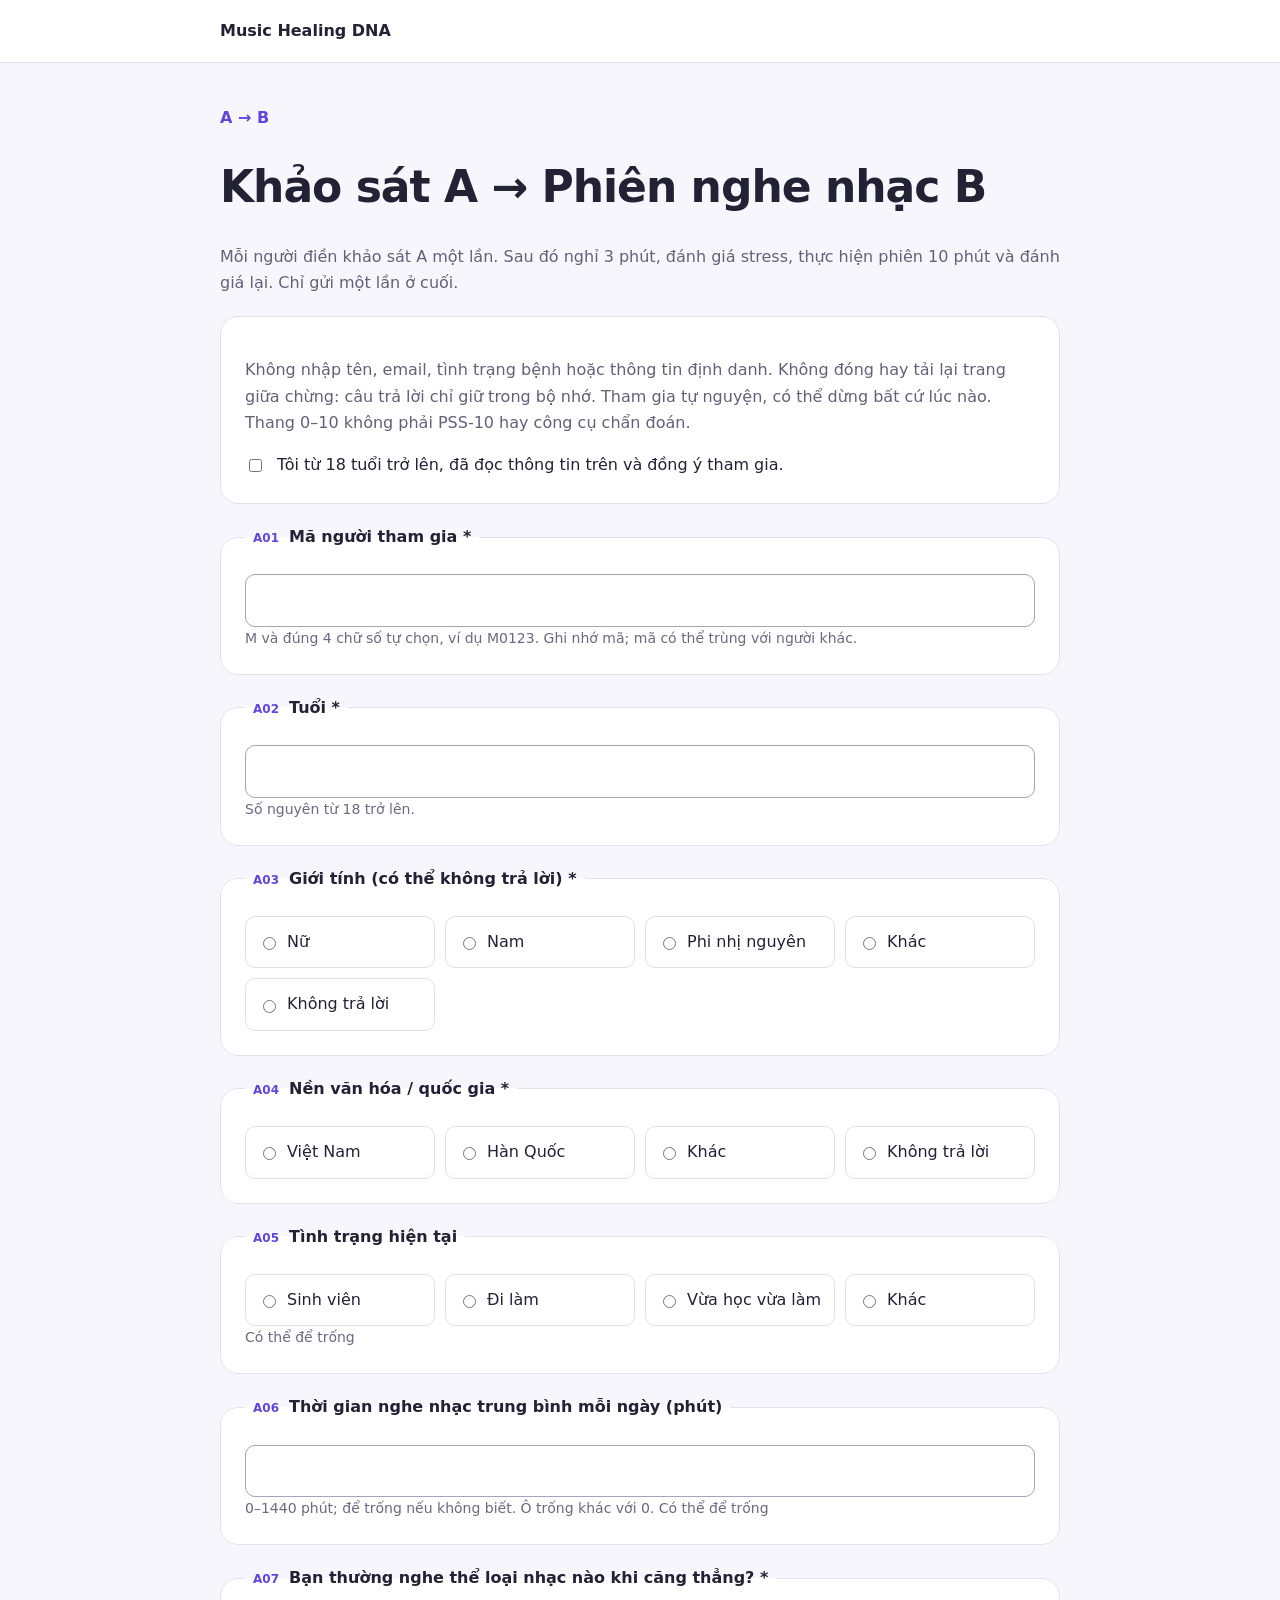
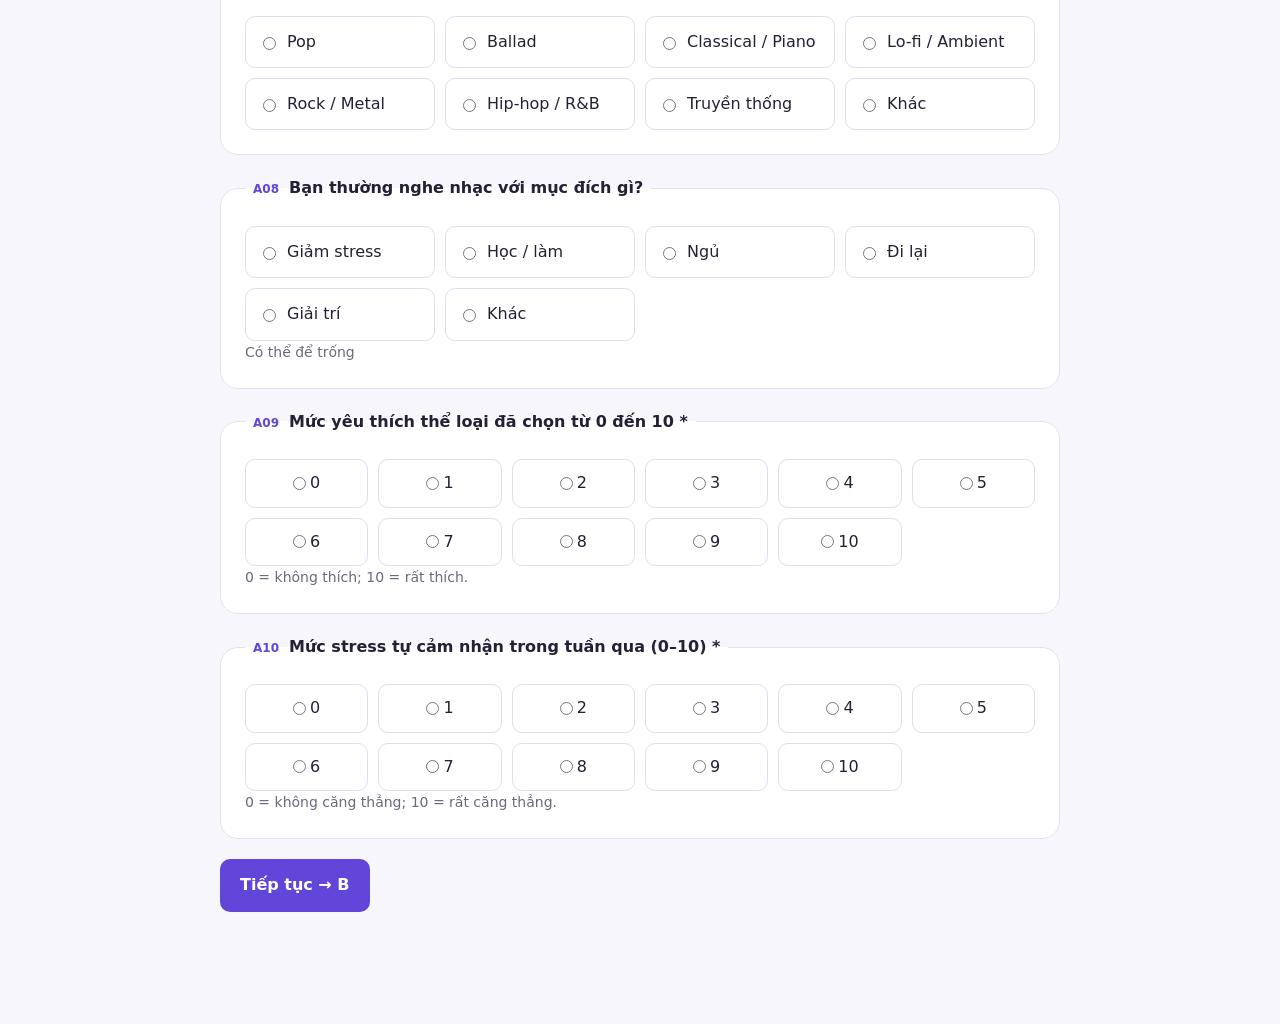
==== a/index.html @ 8b3f2bfd "Add Google Apps Script Sheet backend, CORS diagnostics and setup guide" ====
<!doctype html><html lang="vi"><head><meta charset="utf-8"><meta name="viewport" content="width=device-width,initial-scale=1"><meta name="referrer" content="no-referrer"><title>Music Healing DNA · A + B</title><link rel="stylesheet" href="../assets/style.css"></head><body><header><a href="../index.html">Music Healing DNA</a></header><main id="app" tabindex="-1"></main><noscript>Vui lòng bật JavaScript / JavaScript를 활성화하세요 / Please enable JavaScript / 请启用 JavaScript</noscript><script src="../config.js"></script><script src="../assets/schema.js"></script><script src="../assets/i18n.js"></script><script src="../assets/core.js"></script><script src="../assets/apps-script-client.js"></script><script src="../assets/audio.js"></script><script src="../assets/app.js"></script></body></html>
---- assets/style.css ----
:root{font-family:system-ui,-apple-system,"Segoe UI",sans-serif;color:#232235;background:#f7f6fc;line-height:1.65;--p:#6246d9}*{box-sizing:border-box}body{margin:0}header{background:white;border-bottom:1px solid #e5e1ef;padding:18px max(20px,calc((100vw - 840px)/2));font-weight:750}header a{color:inherit;text-decoration:none}main{max-width:880px;margin:42px auto;padding:0 20px 70px}h1{font-size:clamp(30px,6vw,44px);line-height:1.2;letter-spacing:-1px}h2{font-size:25px;line-height:1.4}p{color:#656078}.card,fieldset{background:#fff;border:1px solid #e4e0ef;border-radius:18px;padding:24px;margin:20px 0}fieldset{min-width:0}legend{font-weight:650;padding:0 8px;max-width:100%;overflow-wrap:anywhere}small,.hint{display:block;font-size:14px;color:#6f677f}.code{font-size:12px;color:var(--p);margin-right:10px}input,select,textarea,button{font:inherit}input[type=text],input[type=number],input[type=url],select,textarea{padding:12px;border:1px solid #aaa1bd;border-radius:10px;background:white;color:inherit;max-width:100%;width:100%}textarea{height:230px;font-family:monospace;font-size:13px}button,.button{border:0;border-radius:10px;padding:13px 20px;background:var(--p);color:white;font-weight:650;cursor:pointer;display:inline-block;text-decoration:none}button:disabled{opacity:.5;cursor:not-allowed}.secondary{background:#eee9ff;color:#49338f}.actions,.languages{display:flex;gap:12px;flex-wrap:wrap}.languages a{flex:1;min-width:140px;text-align:center}.choices{display:grid;grid-template-columns:repeat(auto-fit,minmax(155px,1fr));gap:10px}.choice{display:flex;align-items:center;gap:8px;padding:12px;border:1px solid #e3deed;border-radius:10px;cursor:pointer}.choice:has(input:checked){border-color:var(--p);background:#f1edff}.scale{grid-template-columns:repeat(6,1fr)}.scale .choice{justify-content:center;padding:10px 4px;gap:4px}.scale input{margin:0}.check{display:flex;gap:12px;align-items:start}.check input{margin-top:7px}.error{color:#a32135;white-space:pre-line}.notice{background:#fff1d9;color:#6e4d19;padding:16px;border-radius:12px}.timer{font-size:64px;text-align:center;font-variant-numeric:tabular-nums;color:var(--p);font-weight:700}progress{width:100%;height:12px;accent-color:var(--p)}[hidden]{display:none!important}:focus-visible{outline:3px solid #dc920a;outline-offset:4px}audio{width:100%}.progress-label{color:var(--p);font-weight:700}footer{font-size:13px;color:#777;padding:24px;text-align:center}@media(max-width:480px){main{margin-top:24px}fieldset,.card{padding:18px 14px}.scale{grid-template-columns:repeat(4,1fr)}button,.button{min-height:48px}.choices:not(.scale){grid-template-columns:1fr}}
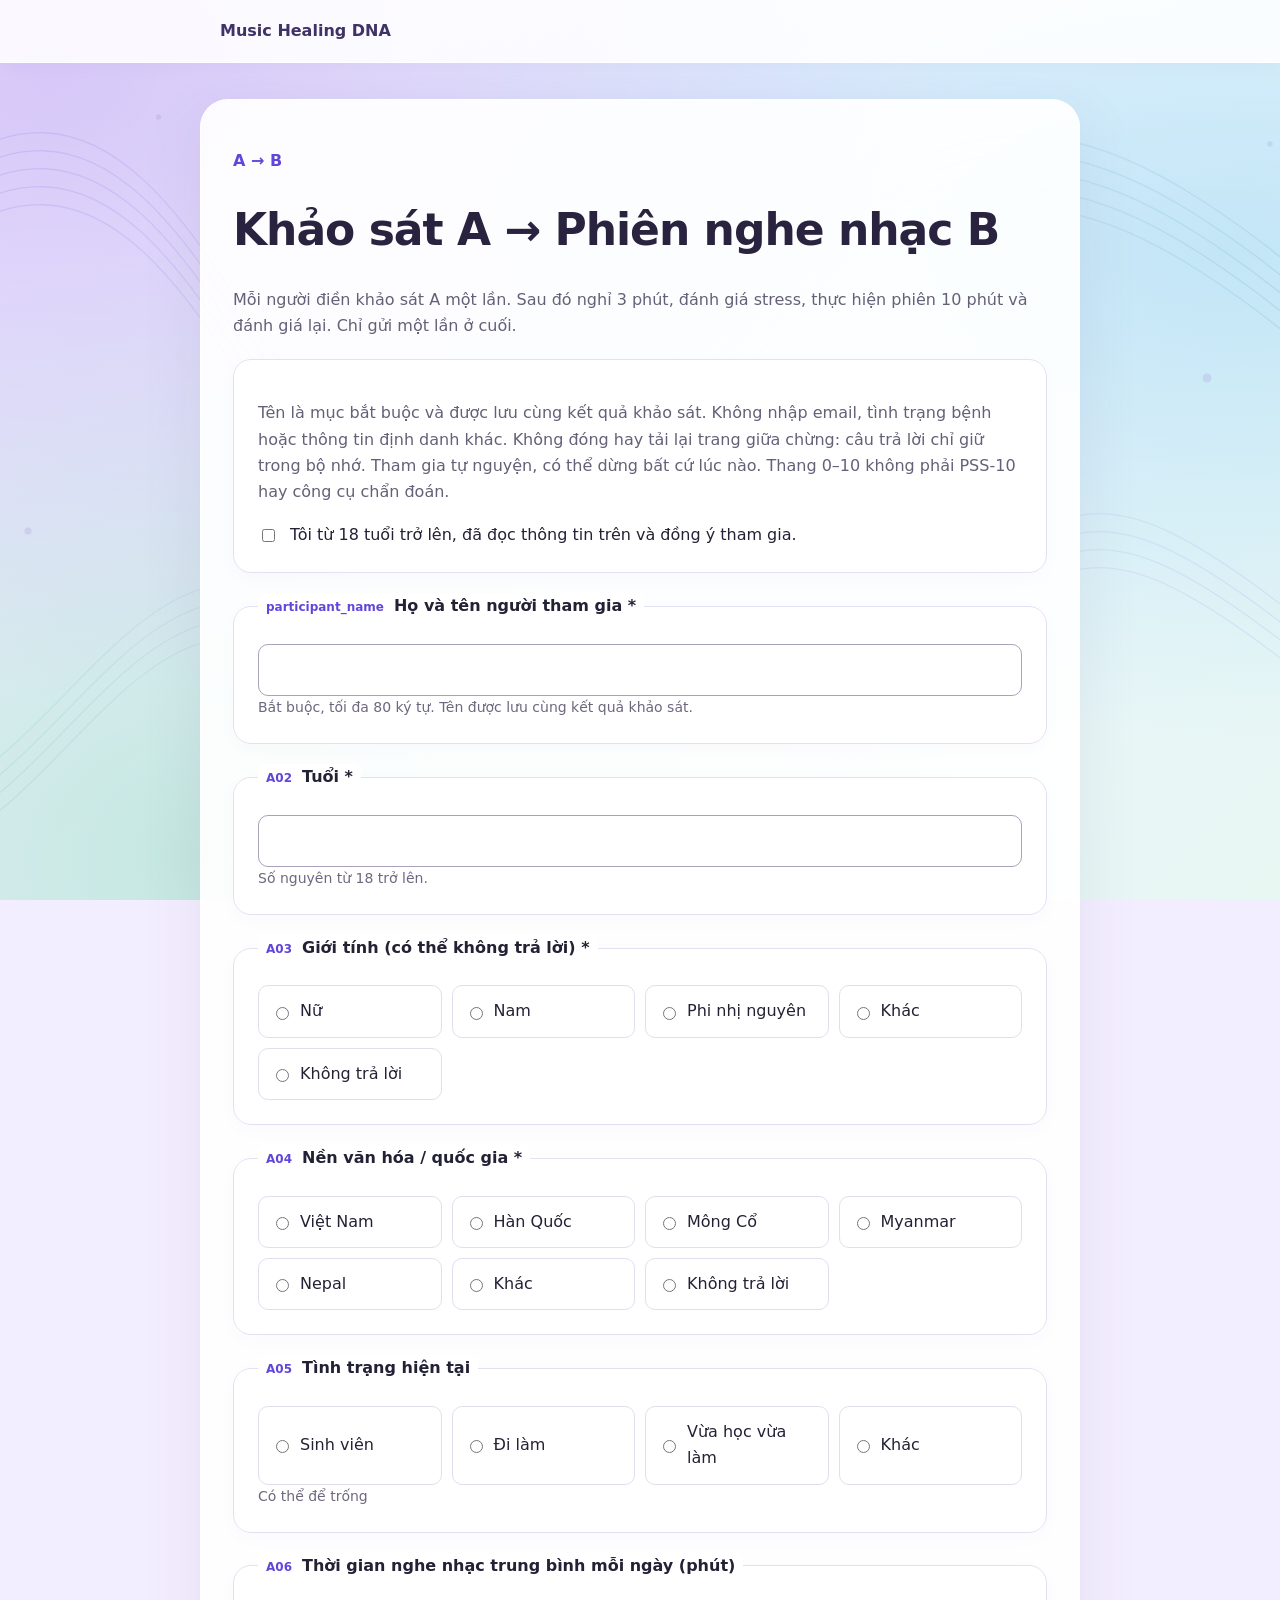
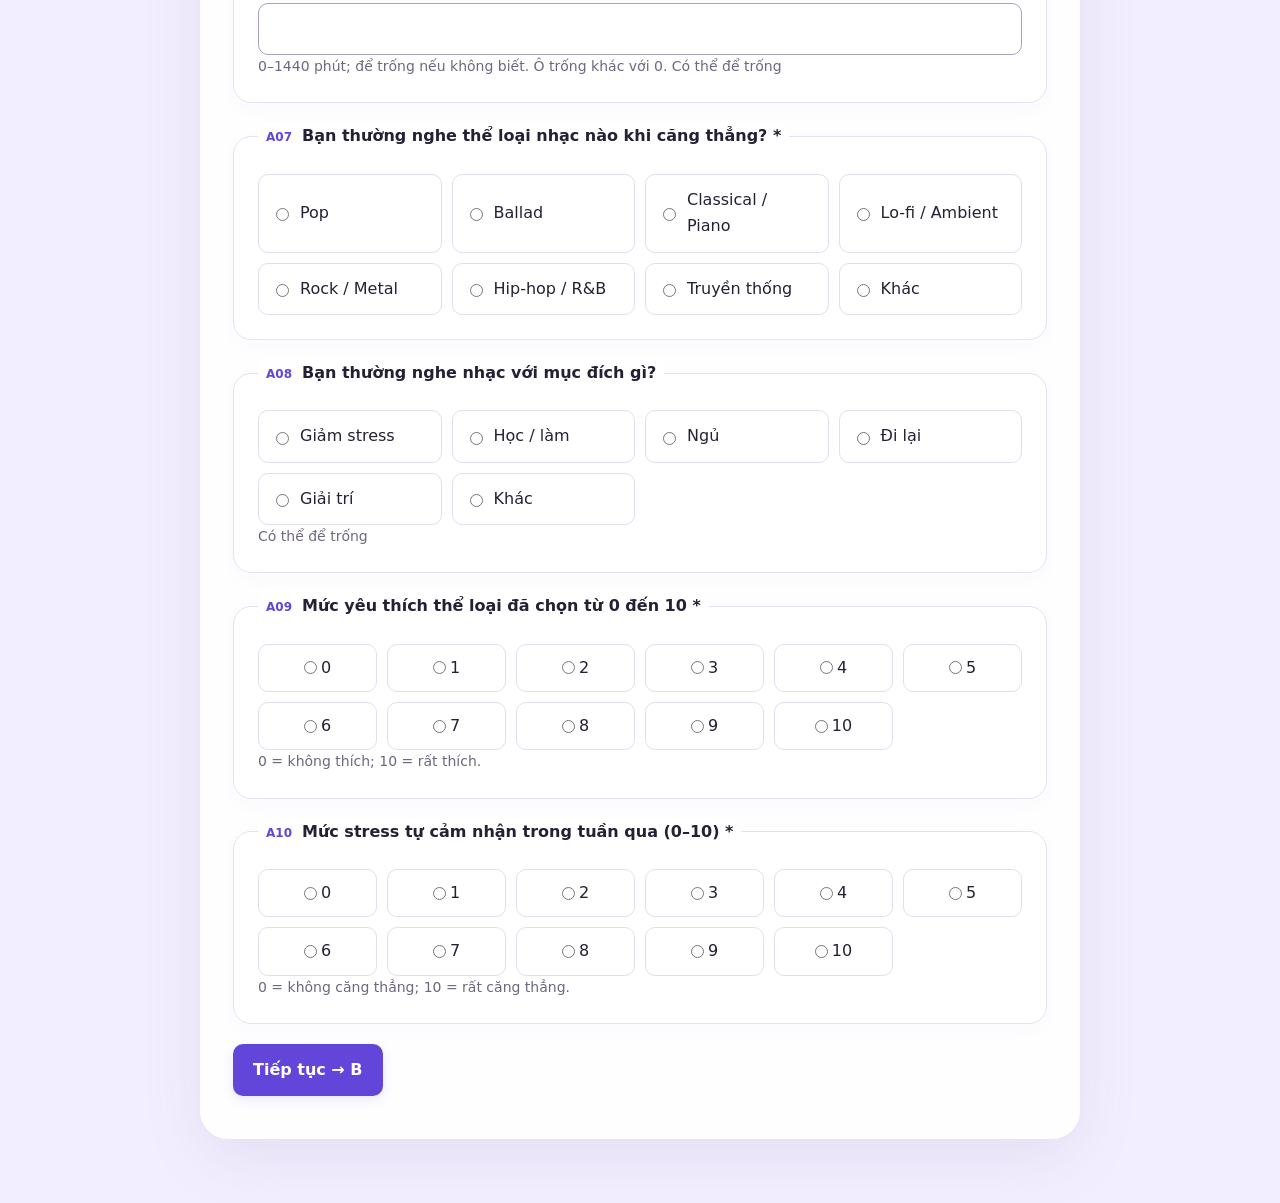
==== commit f7a82e63: "Refresh stylesheet references so visitors receive the new aurora design" ====
--- a/a/index.html
+++ b/a/index.html
@@ -1 +1 @@
-<!doctype html><html lang="vi"><head><meta charset="utf-8"><meta name="viewport" content="width=device-width,initial-scale=1"><meta name="referrer" content="no-referrer"><title>Music Healing DNA · A + B</title><link rel="stylesheet" href="../assets/style.css"></head><body><header><a href="../index.html">Music Healing DNA</a></header><main id="app" tabindex="-1"></main><noscript>Vui lòng bật JavaScript / JavaScript를 활성화하세요 / Please enable JavaScript / 请启用 JavaScript</noscript><script src="../config.js"></script><script src="../assets/schema.js"></script><script src="../assets/i18n.js"></script><script src="../assets/core.js"></script><script src="../assets/apps-script-client.js"></script><script src="../assets/audio.js"></script><script src="../assets/app.js"></script></body></html>+<!doctype html><html lang="vi"><head><meta charset="utf-8"><meta name="viewport" content="width=device-width,initial-scale=1"><meta name="referrer" content="no-referrer"><title>Music Healing DNA · A + B</title><link rel="stylesheet" href="../assets/style.css?v=aurora-1"></head><body><header><a href="../index.html">Music Healing DNA</a></header><main id="app" tabindex="-1"></main><noscript>Vui lòng bật JavaScript / JavaScript를 활성화하세요 / Please enable JavaScript / 请启用 JavaScript</noscript><script src="../config.js"></script><script src="../assets/schema.js"></script><script src="../assets/i18n.js"></script><script src="../assets/core.js"></script><script src="../assets/apps-script-client.js"></script><script src="../assets/audio.js"></script><script src="../assets/app.js"></script></body></html>
--- a/assets/style.css
+++ b/assets/style.css
@@ -1 +1,35 @@
-:root{font-family:system-ui,-apple-system,"Segoe UI",sans-serif;color:#232235;background:#f7f6fc;line-height:1.65;--p:#6246d9}*{box-sizing:border-box}body{margin:0}header{background:white;border-bottom:1px solid #e5e1ef;padding:18px max(20px,calc((100vw - 840px)/2));font-weight:750}header a{color:inherit;text-decoration:none}main{max-width:880px;margin:42px auto;padding:0 20px 70px}h1{font-size:clamp(30px,6vw,44px);line-height:1.2;letter-spacing:-1px}h2{font-size:25px;line-height:1.4}p{color:#656078}.card,fieldset{background:#fff;border:1px solid #e4e0ef;border-radius:18px;padding:24px;margin:20px 0}fieldset{min-width:0}legend{font-weight:650;padding:0 8px;max-width:100%;overflow-wrap:anywhere}small,.hint{display:block;font-size:14px;color:#6f677f}.code{font-size:12px;color:var(--p);margin-right:10px}input,select,textarea,button{font:inherit}input[type=text],input[type=number],input[type=url],select,textarea{padding:12px;border:1px solid #aaa1bd;border-radius:10px;background:white;color:inherit;max-width:100%;width:100%}textarea{height:230px;font-family:monospace;font-size:13px}button,.button{border:0;border-radius:10px;padding:13px 20px;background:var(--p);color:white;font-weight:650;cursor:pointer;display:inline-block;text-decoration:none}button:disabled{opacity:.5;cursor:not-allowed}.secondary{background:#eee9ff;color:#49338f}.actions,.languages{display:flex;gap:12px;flex-wrap:wrap}.languages a{flex:1;min-width:140px;text-align:center}.choices{display:grid;grid-template-columns:repeat(auto-fit,minmax(155px,1fr));gap:10px}.choice{display:flex;align-items:center;gap:8px;padding:12px;border:1px solid #e3deed;border-radius:10px;cursor:pointer}.choice:has(input:checked){border-color:var(--p);background:#f1edff}.scale{grid-template-columns:repeat(6,1fr)}.scale .choice{justify-content:center;padding:10px 4px;gap:4px}.scale input{margin:0}.check{display:flex;gap:12px;align-items:start}.check input{margin-top:7px}.error{color:#a32135;white-space:pre-line}.notice{background:#fff1d9;color:#6e4d19;padding:16px;border-radius:12px}.timer{font-size:64px;text-align:center;font-variant-numeric:tabular-nums;color:var(--p);font-weight:700}progress{width:100%;height:12px;accent-color:var(--p)}[hidden]{display:none!important}:focus-visible{outline:3px solid #dc920a;outline-offset:4px}audio{width:100%}.progress-label{color:var(--p);font-weight:700}footer{font-size:13px;color:#777;padding:24px;text-align:center}@media(max-width:480px){main{margin-top:24px}fieldset,.card{padding:18px 14px}.scale{grid-template-columns:repeat(4,1fr)}button,.button{min-height:48px}.choices:not(.scale){grid-template-columns:1fr}}
+:root{font-family:system-ui,-apple-system,"Segoe UI",sans-serif;color:#232235;background:#f7f6fc;line-height:1.65;--p:#6246d9}*{box-sizing:border-box}body{margin:0}header{background:white;border-bottom:1px solid #e5e1ef;padding:18px max(20px,calc((100vw - 840px)/2));font-weight:750}header a{color:inherit;text-decoration:none}main{max-width:880px;margin:42px auto;padding:0 20px 70px}h1{font-size:clamp(30px,6vw,44px);line-height:1.2;letter-spacing:-1px}h2{font-size:25px;line-height:1.4}p{color:#656078}.card,fieldset{background:#fff;border:1px solid #e4e0ef;border-radius:18px;padding:24px;margin:20px 0}fieldset{min-width:0}legend{font-weight:650;padding:0 8px;max-width:100%;overflow-wrap:anywhere}small,.hint{display:block;font-size:14px;color:#6f677f}.code{font-size:12px;color:var(--p);margin-right:10px}input,select,textarea,button{font:inherit}input[type=text],input[type=number],input[type=url],select,textarea{padding:12px;border:1px solid #aaa1bd;border-radius:10px;background:white;color:inherit;max-width:100%;width:100%}textarea{min-height:160px;height:180px;resize:vertical;font:inherit}button,.button{border:0;border-radius:10px;padding:13px 20px;background:var(--p);color:white;font-weight:650;cursor:pointer;display:inline-block;text-decoration:none}button:disabled{opacity:.5;cursor:not-allowed}.secondary{background:#eee9ff;color:#49338f}.actions,.languages{display:flex;gap:12px;flex-wrap:wrap}.languages a{flex:1;min-width:140px;text-align:center}.choices{display:grid;grid-template-columns:repeat(auto-fit,minmax(155px,1fr));gap:10px}.choice{display:flex;align-items:center;gap:8px;padding:12px;border:1px solid #e3deed;border-radius:10px;cursor:pointer}.choice:has(input:checked){border-color:var(--p);background:#f1edff}.scale{grid-template-columns:repeat(6,1fr)}.scale .choice{justify-content:center;padding:10px 4px;gap:4px}.scale input{margin:0}.check{display:flex;gap:12px;align-items:start}.check input{margin-top:7px}.error{color:#a32135;white-space:pre-line}.notice{background:#fff1d9;color:#6e4d19;padding:16px;border-radius:12px}.timer{font-size:64px;text-align:center;font-variant-numeric:tabular-nums;color:var(--p);font-weight:700}progress{width:100%;height:12px;accent-color:var(--p)}[hidden]{display:none!important}:focus-visible{outline:3px solid #dc920a;outline-offset:4px}audio{width:100%}.progress-label{color:var(--p);font-weight:700}footer{font-size:13px;color:#777;padding:24px;text-align:center}@media(max-width:480px){main{margin-top:24px}fieldset,.card{padding:18px 14px}.scale{grid-template-columns:repeat(4,1fr)}button,.button{min-height:48px}.choices:not(.scale){grid-template-columns:1fr}}
+
+/* Aurora Music Waves: one calm, static background across survey conditions. */
+:root{background:#f3eeff}
+body{min-height:100vh;position:relative;isolation:isolate;background:#f3eeff}
+body::before{
+  content:"";position:fixed;inset:0;z-index:-1;pointer-events:none;
+  background-image:url("aurora-waves.svg"),
+    radial-gradient(ellipse at 4% 9%,rgba(199,177,244,.64),transparent 53%),
+    radial-gradient(ellipse at 96% 28%,rgba(172,220,244,.63),transparent 53%),
+    radial-gradient(ellipse at 16% 95%,rgba(168,222,202,.58),transparent 50%),
+    linear-gradient(135deg,#f3eeff 0%,#eaf5ff 54%,#e7f7f2 100%);
+  background-size:cover;background-position:center;background-repeat:no-repeat;
+}
+header{background:rgba(255,255,255,.88);border-bottom:1px solid rgba(255,255,255,.92);color:#3f3266;box-shadow:0 2px 20px rgba(85,64,139,.035)}
+main{
+  width:calc(100% - 40px);max-width:880px;margin:36px auto 64px;padding:32px 32px 42px;
+  background:rgba(255,255,255,.92);border:1px solid rgba(255,255,255,.97);border-radius:28px;
+  box-shadow:0 18px 64px rgba(74,62,116,.09);
+}
+h1,h2{color:#29233f}
+.card,fieldset{background:#fff;border-color:#e5dff2;box-shadow:0 5px 20px rgba(75,58,119,.025)}
+legend{background:#fff;border-radius:8px}
+button,.button{box-shadow:0 4px 12px rgba(98,70,217,.12)}
+button:enabled:hover,.button:hover{background:#563bc6}
+button.secondary:enabled:hover,.button.secondary:hover{background:#e4dcfb}
+.choice:hover{background:#faf8ff;border-color:#c7b8e6}
+.notice{border:1px solid #f4e5c8}
+@media(max-width:600px){
+  main{width:calc(100% - 24px);margin:20px auto 36px;padding:24px 18px 32px;border-radius:22px}
+  body::before{background-size:auto 100%,cover,cover,cover,cover}
+  header{padding:16px 20px}
+}
+@media(prefers-contrast:more){main,.card,fieldset,header{background:#fff}body::before{opacity:.3}.card,fieldset{border-color:#817293}}
+@media print{body{background:#fff}body::before{display:none}main{width:100%;margin:0;border:0;box-shadow:none;background:#fff}}
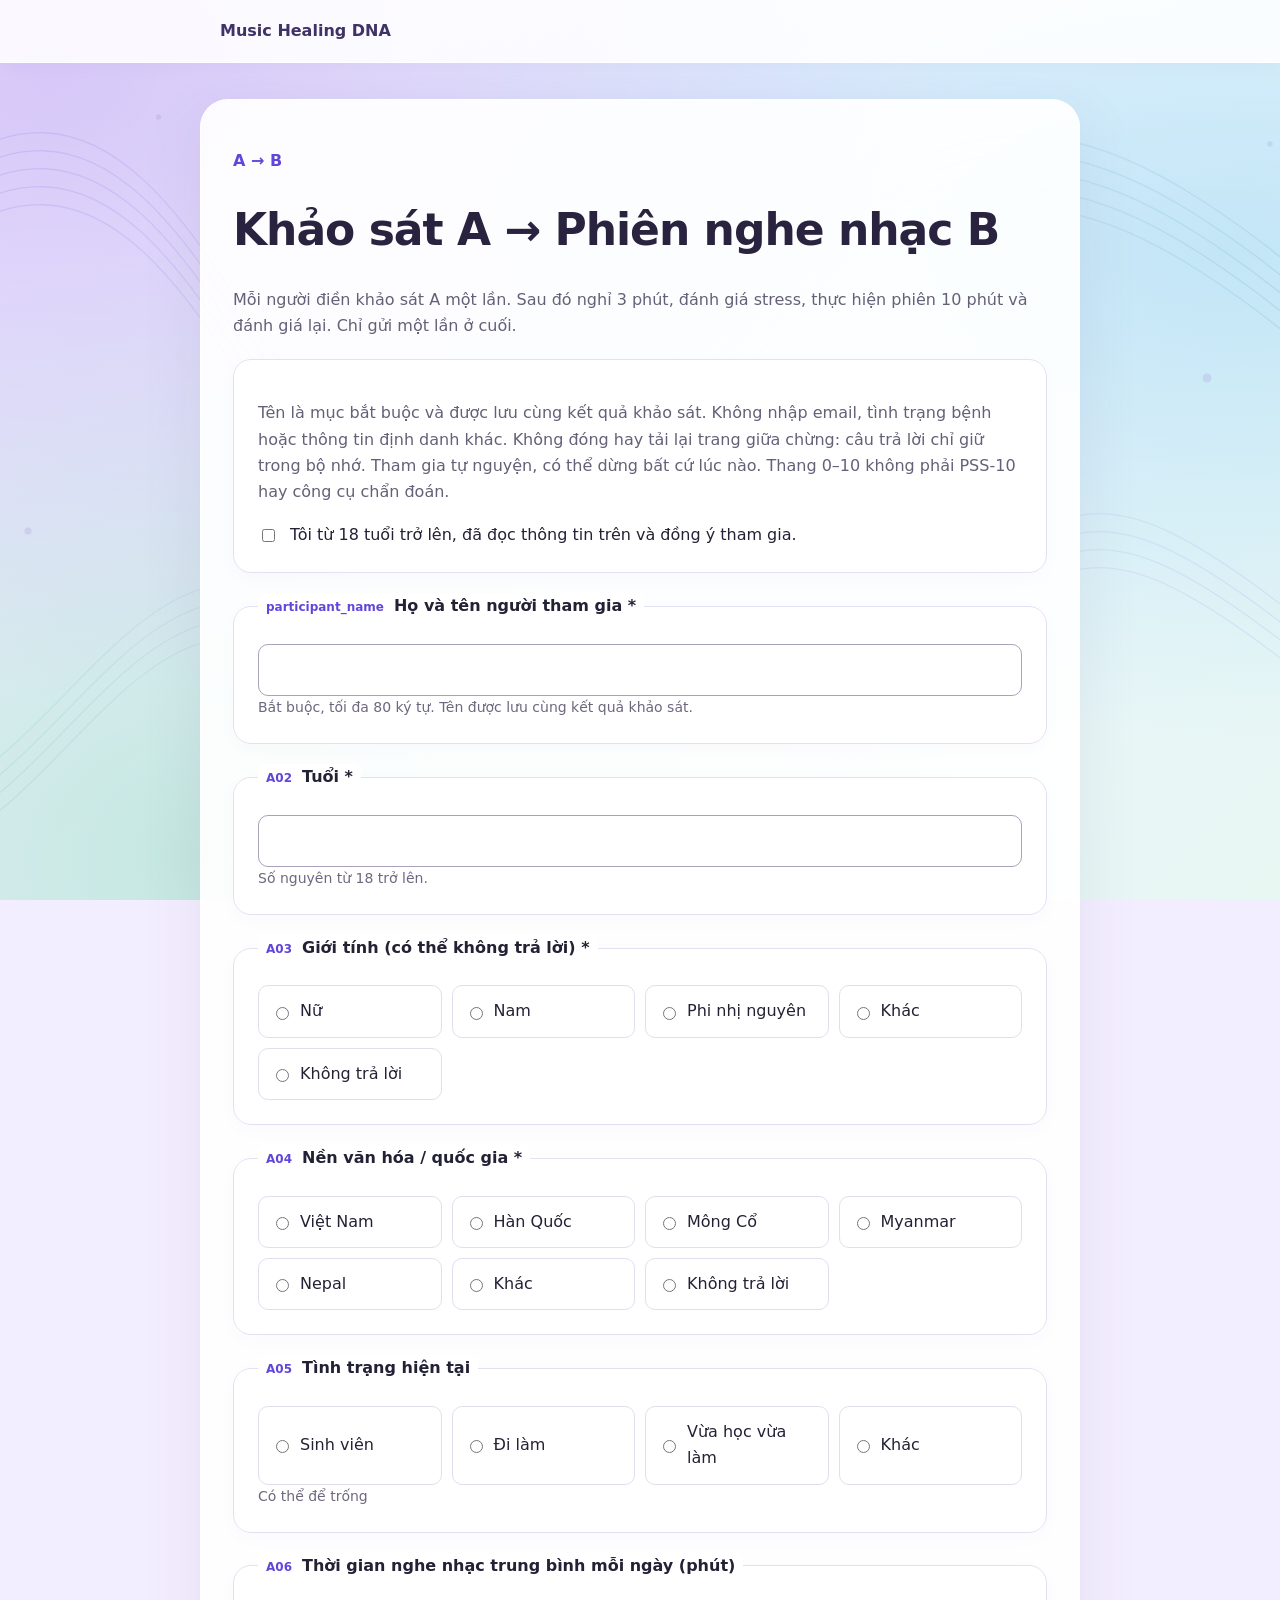
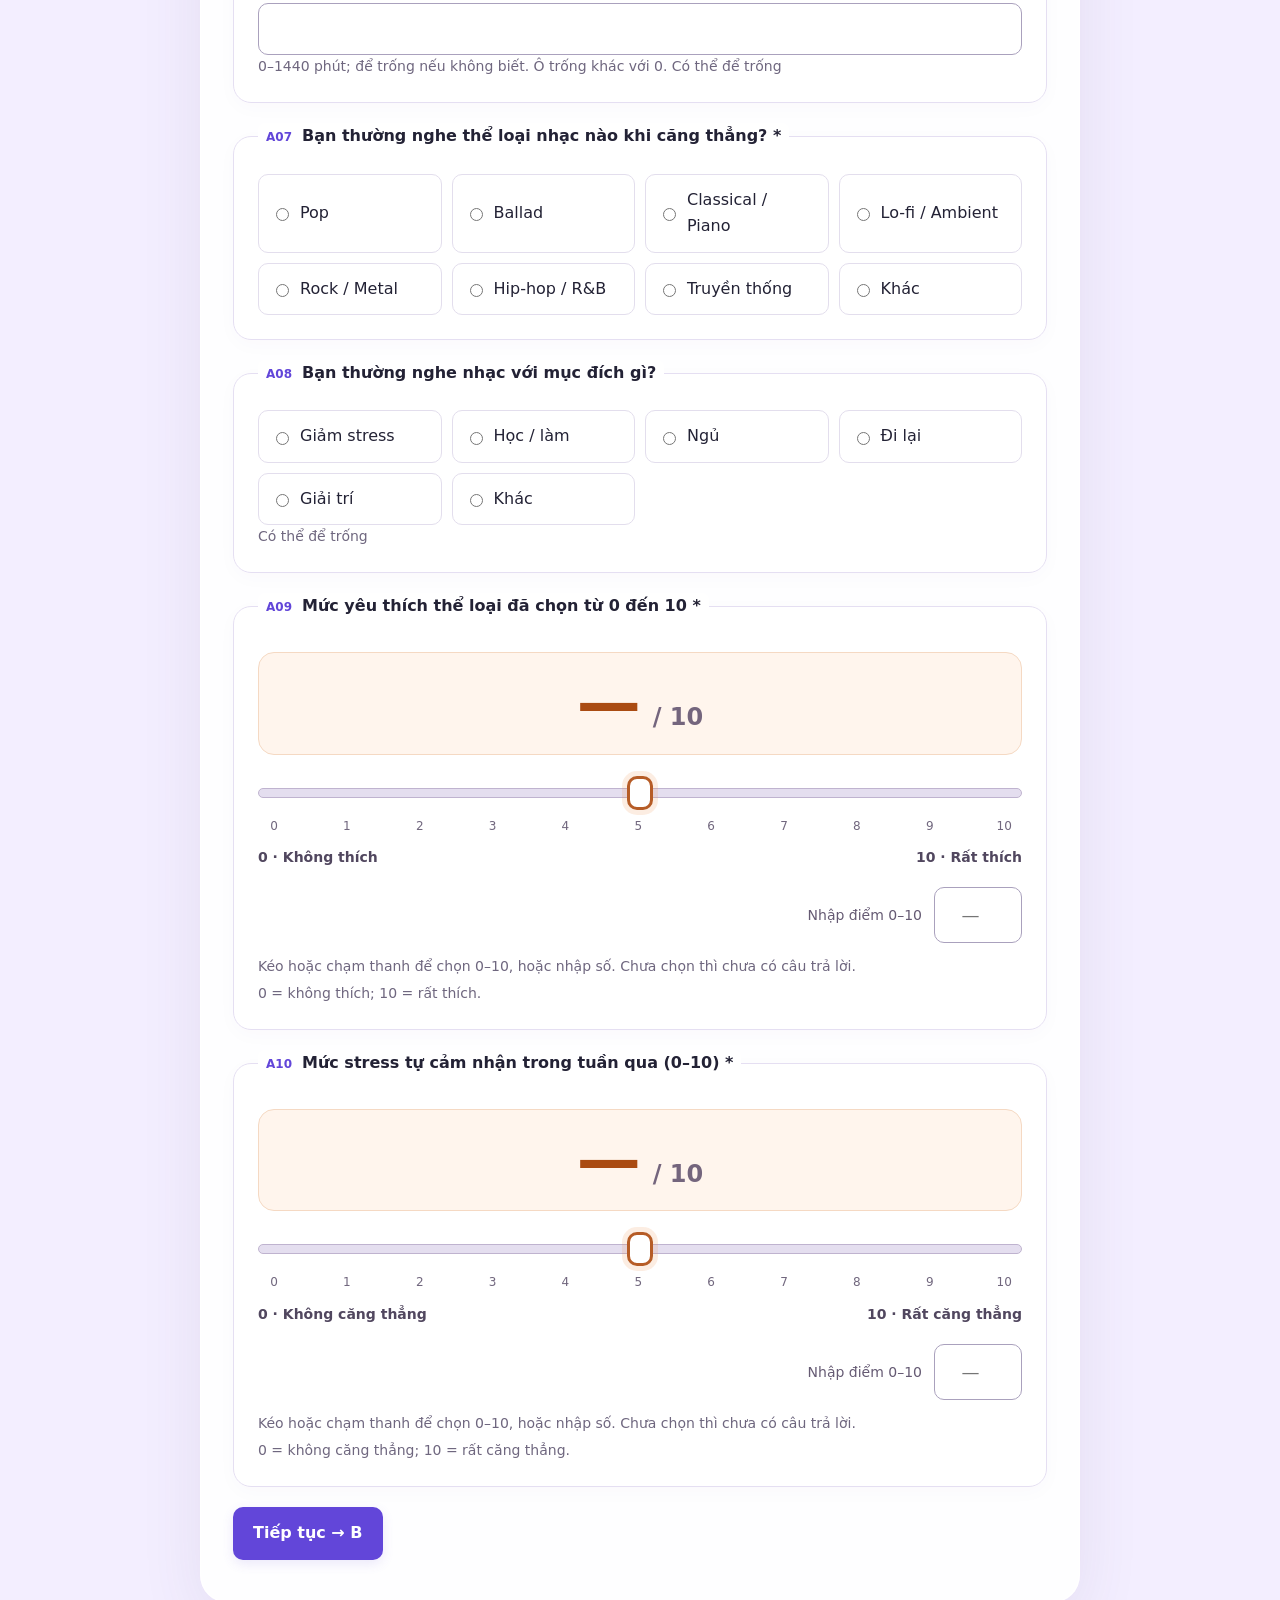
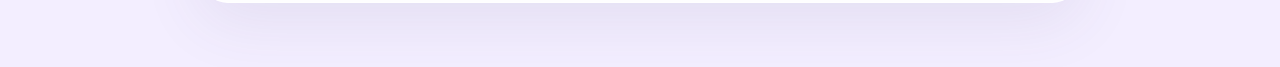
==== commit fff870d6: "Replace five 0–10 ratings with accessible discrete sliders and explicit unanswered state" ====
--- a/a/index.html
+++ b/a/index.html
@@ -1 +1 @@
-<!doctype html><html lang="vi"><head><meta charset="utf-8"><meta name="viewport" content="width=device-width,initial-scale=1"><meta name="referrer" content="no-referrer"><title>Music Healing DNA · A + B</title><link rel="stylesheet" href="../assets/style.css?v=aurora-1"></head><body><header><a href="../index.html">Music Healing DNA</a></header><main id="app" tabindex="-1"></main><noscript>Vui lòng bật JavaScript / JavaScript를 활성화하세요 / Please enable JavaScript / 请启用 JavaScript</noscript><script src="../config.js"></script><script src="../assets/schema.js"></script><script src="../assets/i18n.js"></script><script src="../assets/core.js"></script><script src="../assets/apps-script-client.js"></script><script src="../assets/audio.js"></script><script src="../assets/app.js"></script></body></html>+<!doctype html><html lang="vi"><head><meta charset="utf-8"><meta name="viewport" content="width=device-width,initial-scale=1"><meta name="referrer" content="no-referrer"><title>Music Healing DNA · A + B</title><link rel="stylesheet" href="../assets/style.css?v=ratings-1"></head><body><header><a href="../index.html">Music Healing DNA</a></header><main id="app" tabindex="-1"></main><noscript>Vui lòng bật JavaScript / JavaScript를 활성화하세요 / Please enable JavaScript / 请启用 JavaScript</noscript><script src="../config.js"></script><script src="../assets/schema.js"></script><script src="../assets/i18n.js?v=ratings-1"></script><script src="../assets/core.js"></script><script src="../assets/apps-script-client.js"></script><script src="../assets/audio.js"></script><script src="../assets/app.js?v=ratings-1"></script></body></html>
--- a/assets/style.css
+++ b/assets/style.css
@@ -33,3 +33,25 @@
 }
 @media(prefers-contrast:more){main,.card,fieldset,header{background:#fff}body::before{opacity:.3}.card,fieldset{border-color:#817293}}
 @media print{body{background:#fff}body::before{display:none}main{width:100%;margin:0;border:0;box-shadow:none;background:#fff}}
+
+/* Discrete 0–10 ratings: deliberately unanswered until the participant acts. */
+.sr-only{position:absolute;width:1px;height:1px;padding:0;margin:-1px;overflow:hidden;clip:rect(0,0,0,0);white-space:nowrap;border:0}
+.score-control{padding:8px 0 4px}
+.score-display{display:flex;align-items:baseline;justify-content:center;gap:12px;padding:12px 20px;background:#fff5ed;border:1px solid #f5d9c3;border-radius:16px;margin-bottom:14px}
+.score-display strong{font-size:64px;line-height:1.2;font-weight:750;color:#aa4b12;font-variant-numeric:tabular-nums}
+.score-display>span{font-size:24px;font-weight:650;color:#74657d}
+input.score-slider{display:block;width:100%;height:48px;margin:0;padding:0;appearance:none;-webkit-appearance:none;background:transparent;cursor:pointer;touch-action:pan-y;--track:linear-gradient(to right,#ed914e 0%,#ed914e var(--fill),#e4deef var(--fill),#e4deef 100%)}
+.score-slider::-webkit-slider-runnable-track{height:10px;background:var(--track);border:1px solid #bfb3cf;border-radius:99px}
+.score-slider::-moz-range-track{height:10px;background:var(--track);border:1px solid #bfb3cf;border-radius:99px}
+.score-slider::-webkit-slider-thumb{appearance:none;-webkit-appearance:none;width:26px;height:34px;margin-top:-13px;background:#fff;border:3px solid #b65c26;border-radius:10px;box-shadow:0 0 0 5px rgba(237,145,78,.16)}
+.score-slider::-moz-range-thumb{width:22px;height:30px;background:#fff;border:3px solid #b65c26;border-radius:10px;box-shadow:0 0 0 5px rgba(237,145,78,.16)}
+.score-slider:focus-visible{outline:3px solid #719de3;outline-offset:4px;border-radius:10px}
+.score-ticks{display:flex;justify-content:space-between;padding:0 10px;color:#71677e;font-size:12px;font-variant-numeric:tabular-nums}
+.score-ticks span{text-align:center;min-width:12px}
+.score-ends{display:flex;justify-content:space-between;gap:16px;margin:10px 0 18px;font-size:14px;font-weight:600;color:#51475f}
+.score-ends span:last-child{text-align:right}
+.score-entry{display:flex;align-items:center;justify-content:flex-end;gap:12px;margin:0 0 12px}
+.score-entry label{font-size:14px;color:#655a73}
+.score-entry input[type=number]{width:88px;min-height:44px;text-align:center;font-size:18px}
+@media(max-width:480px){.score-display strong{font-size:48px}.score-display>span{font-size:20px}.score-ends{font-size:12px}.score-ticks{font-size:10px}.score-entry{justify-content:space-between}}
+@media(forced-colors:active){input.score-slider{appearance:auto;-webkit-appearance:auto}.score-slider::-webkit-slider-thumb{appearance:auto;-webkit-appearance:auto}.score-display{border:1px solid CanvasText}}
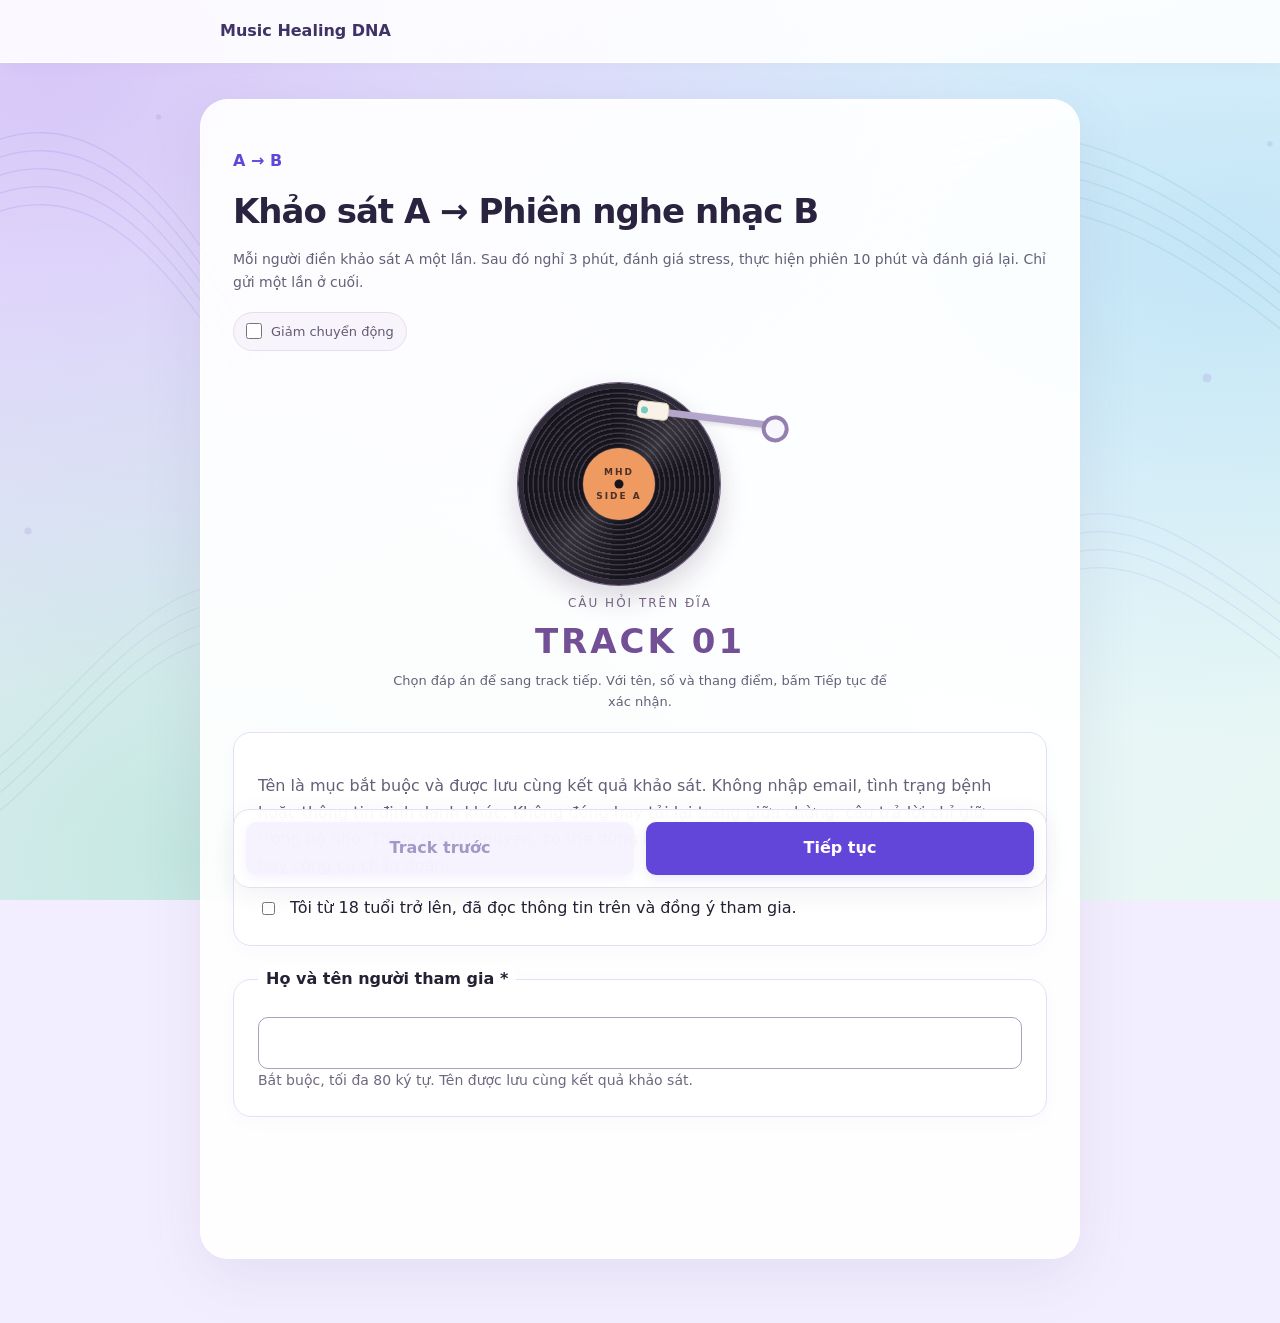
==== commit e103a879: "Introduce vinyl survey tracks, condition colour flow and acknowledged album receipts" ====
--- a/a/index.html
+++ b/a/index.html
@@ -1 +1 @@
-<!doctype html><html lang="vi"><head><meta charset="utf-8"><meta name="viewport" content="width=device-width,initial-scale=1"><meta name="referrer" content="no-referrer"><title>Music Healing DNA · A + B</title><link rel="stylesheet" href="../assets/style.css?v=ratings-1"></head><body><header><a href="../index.html">Music Healing DNA</a></header><main id="app" tabindex="-1"></main><noscript>Vui lòng bật JavaScript / JavaScript를 활성화하세요 / Please enable JavaScript / 请启用 JavaScript</noscript><script src="../config.js"></script><script src="../assets/schema.js"></script><script src="../assets/i18n.js?v=ratings-1"></script><script src="../assets/core.js"></script><script src="../assets/apps-script-client.js"></script><script src="../assets/audio.js"></script><script src="../assets/app.js?v=ratings-1"></script></body></html>+<!doctype html><html lang="vi"><head><meta charset="utf-8"><meta name="viewport" content="width=device-width,initial-scale=1"><meta name="referrer" content="no-referrer"><title>Music Healing DNA · A + B</title><link rel="stylesheet" href="../assets/style.css?v=vinyl-flow-1"></head><body><header><a href="../index.html">Music Healing DNA</a></header><main id="app" tabindex="-1"></main><noscript>Vui lòng bật JavaScript / JavaScript를 활성화하세요 / Please enable JavaScript / 请启用 JavaScript</noscript><script src="../config.js"></script><script src="../assets/schema.js"></script><script src="../assets/i18n.js?v=vinyl-flow-1"></script><script src="../assets/core.js"></script><script src="../assets/apps-script-client.js"></script><script src="../assets/audio.js"></script><script src="../assets/app.js?v=vinyl-flow-1"></script></body></html>
--- a/assets/style.css
+++ b/assets/style.css
@@ -55,3 +55,64 @@
 .score-entry input[type=number]{width:88px;min-height:44px;text-align:center;font-size:18px}
 @media(max-width:480px){.score-display strong{font-size:48px}.score-display>span{font-size:20px}.score-ends{font-size:12px}.score-ticks{font-size:10px}.score-entry{justify-content:space-between}}
 @media(forced-colors:active){input.score-slider{appearance:auto;-webkit-appearance:auto}.score-slider::-webkit-slider-thumb{appearance:auto;-webkit-appearance:auto}.score-display{border:1px solid CanvasText}}
+
+/* Side A: the needle advances through ten survey tracks. */
+.motion-control{display:inline-flex;align-items:center;gap:9px;font-size:13px;color:#655a73;margin:4px 0 18px;padding:8px 12px;background:#f7f4fc;border:1px solid #e6deef;border-radius:99px}
+.motion-control input{width:16px;height:16px;accent-color:var(--p);margin:0}
+.vinyl-stage{display:grid;grid-template-columns:1fr;align-items:center;text-align:center;gap:0;margin:0 0 20px}
+.vinyl-deck{margin:auto;width:260px;height:225px;position:relative;--arm-angle:7deg}
+.vinyl-disc{position:absolute;left:8px;top:14px;width:202px;height:202px;border-radius:50%;background:repeating-radial-gradient(circle at center,#3e3649 0px,#3e3649 1px,#17151c 2px,#17151c 5px);border:5px solid #2e2937;box-shadow:0 12px 28px rgba(50,34,69,.18),0 0 0 1px #776487;animation:vinyl-turn 36s linear infinite}
+.vinyl-disc::before{content:"";position:absolute;inset:0;border-radius:50%;background:conic-gradient(transparent 0deg,rgba(255,255,255,.13) 45deg,transparent 75deg,transparent 180deg,rgba(255,255,255,.12) 220deg,transparent 250deg)}
+.vinyl-label{position:absolute;left:50%;top:50%;transform:translate(-50%,-50%);width:72px;height:72px;background:#ef9a60;border-radius:50%;display:flex;align-items:center;justify-content:center;text-align:center;font-size:9px;letter-spacing:2px;line-height:2.7;font-weight:800;color:#4c3028}
+.vinyl-disc::after{content:"";position:absolute;left:50%;top:50%;width:9px;height:9px;background:#17151c;border-radius:50%;transform:translate(-50%,-50%)}
+.tonearm{position:absolute;top:54px;left:135px;width:142px;height:7px;background:#b4a5cb;border-radius:99px;transform-origin:calc(100% - 7px) center;transform:rotate(var(--arm-angle));transition:transform .75s ease;box-shadow:0 2px 4px rgba(58,43,77,.14)}
+.tonearm::after{content:"";position:absolute;right:-2px;top:-7px;width:19px;height:19px;background:#f9f7fe;border:4px solid #9480b0;border-radius:50%}
+.tonearm span{position:absolute;left:-9px;top:-6px;width:32px;height:18px;background:#f8f2e8;border:1px solid #dfd2be;border-radius:5px}
+.tonearm span::before{content:"";position:absolute;left:3px;top:5px;width:7px;height:7px;background:#76cbbd;border-radius:50%}
+.vinyl-caption small{color:#776685;font-size:12px;letter-spacing:2px;text-transform:uppercase}
+.vinyl-caption h2{font-size:34px;letter-spacing:3px;margin:4px 0;color:#735095;font-variant-numeric:tabular-nums}
+.vinyl-caption p{font-size:13px;margin:0 auto;max-width:500px}
+.survey-question{animation:track-enter .22s ease-out}
+.survey-question>fieldset:first-child{margin-top:0}
+.survey-nav{position:sticky;bottom:12px;z-index:2;padding:12px;background:rgba(255,255,255,.96);border:1px solid #e7dfef;border-radius:16px;box-shadow:0 6px 24px rgba(66,42,93,.07)}
+.survey-nav button{flex:1;min-height:46px}
+@keyframes vinyl-turn{to{transform:rotate(360deg)}}
+@keyframes track-enter{from{opacity:.3;transform:translateY(5px)}to{opacity:1;transform:translateY(0)}}
+
+/* Side B: matched slow ink motion, with condition-specific palettes. */
+.ink-field{position:fixed;inset:0;z-index:-1;overflow:hidden;pointer-events:none;background:#f2f1f7;--ink-a:#baa2e9;--ink-b:#9cd4d5;--ink-c:#ecc1d7}
+.ink-field[data-condition=relax]{--ink-a:#9bd9c4;--ink-b:#aecfe8;--ink-c:#cebfed}
+.ink-field[data-condition=energy]{--ink-a:#edb184;--ink-b:#edc6ae;--ink-c:#cdb2e7}
+.ink-field[data-condition=silence]{--ink-a:#c5ccd5;--ink-b:#e2e5eb;--ink-c:#ced3db}
+.ink-blob{position:absolute;left:-15%;top:-20%;width:75vmax;height:75vmax;max-width:1100px;max-height:1100px;border-radius:42% 58% 65% 35% / 45% 40% 60% 55%;background:radial-gradient(ellipse,var(--ink-a) 5%,transparent 68%);filter:blur(32px);opacity:.82;animation:ink-drift 38s ease-in-out infinite alternate;will-change:transform}
+.ink-blob:nth-child(2){left:40%;top:15%;background:radial-gradient(ellipse,var(--ink-b) 5%,transparent 68%);animation-duration:44s;animation-delay:-17s}
+.ink-blob:nth-child(3){left:10%;top:45%;background:radial-gradient(ellipse,var(--ink-c) 5%,transparent 68%);animation-duration:48s;animation-delay:-29s}
+body.ink-running main{background:rgba(255,255,255,.79);transition:background 1s}
+body.ink-running #listen{text-align:center}
+body.ink-running #run>.actions{justify-content:center}
+.ink-title{text-transform:uppercase;letter-spacing:3px;font-size:12px;color:#776783;margin:24px 0 4px}
+body.ink-running .timer{font-size:clamp(64px,10vw,96px);margin:14px 0}
+@keyframes ink-drift{from{transform:translate(-4%,-3%) rotate(-10deg) scale(.95)}to{transform:translate(17%,10%) rotate(12deg) scale(1.12)}}
+#app[data-motion-off=true] .vinyl-disc,#app[data-motion-off=true] .ink-blob{animation-play-state:paused}
+#app[data-motion-off=true] .survey-question{animation:none}
+#app[data-motion-off=true] .tonearm{transition:none}
+
+/* Completion is a private, on-screen sleeve, shown only after acknowledged storage. */
+.album-cover{max-width:430px;margin:30px auto;padding:28px;border:1px solid #e3cbbf;border-radius:22px;position:relative;overflow:hidden;background:linear-gradient(135deg,#fce0bf,#efdfed 55%,#d3e9dd);box-shadow:0 18px 45px rgba(81,52,72,.14);text-align:left}
+.album-cover>small{font-size:10px;letter-spacing:3px;color:#68536b;font-weight:700}
+.album-cover h3{font-size:27px;line-height:1.3;color:#4d3552;margin:12px 0}
+.album-name{font-size:21px;font-weight:700;color:#4b3654;overflow-wrap:anywhere}
+.album-art{width:155px;height:155px;margin:2px auto 22px;border-radius:50%;background:repeating-radial-gradient(circle,#514252 0px,#514252 1px,#29212c 2px,#29212c 5px);position:relative;box-shadow:8px 10px 20px rgba(61,42,64,.18)}
+.album-art span{position:absolute;inset:35%;border-radius:50%;background:radial-gradient(circle,#332439 0%,#332439 10%,#efaa74 12%,#efaa74 100%)}
+.album-cover dl{margin:18px 0 0;display:flex;justify-content:space-between;gap:12px}
+.album-cover dt{font-size:11px;color:#765f7b}
+.album-cover dd{margin:4px 0;font-size:17px;font-weight:700;color:#4f3858;font-variant-numeric:tabular-nums}
+.album-saved{font-size:12px;border-top:1px solid rgba(100,68,111,.2);padding-top:12px;color:#705776}
+#album-demo{position:absolute;right:15px;top:14px;padding:3px 7px;border:1px solid #a68a9e;border-radius:5px}
+@media(max-width:600px){.vinyl-stage{grid-template-columns:1fr;gap:0;text-align:center}.vinyl-deck{margin:-10px auto -32px;transform:scale(.72);transform-origin:center center}.vinyl-caption h2{font-size:25px}.vinyl-caption p{margin:auto;font-size:12px}.motion-control{font-size:12px}.album-cover{padding:22px}.album-cover dl{flex-wrap:wrap}.survey-nav{bottom:8px;padding:9px}.ink-blob{filter:blur(20px)}}
+@media(prefers-reduced-motion:reduce){.vinyl-disc,.ink-blob,.survey-question{animation:none!important}.tonearm,body.ink-running main{transition:none!important}}
+@media print{.vinyl-stage,.motion-control,.ink-field,.survey-nav{display:none!important}.album-cover{box-shadow:none;break-inside:avoid}}
+
+#q-participant_name .code{display:none}
+
+#app>h1{font-size:clamp(25px,4vw,34px);margin:12px 0 16px}#intro-copy{font-size:14px}
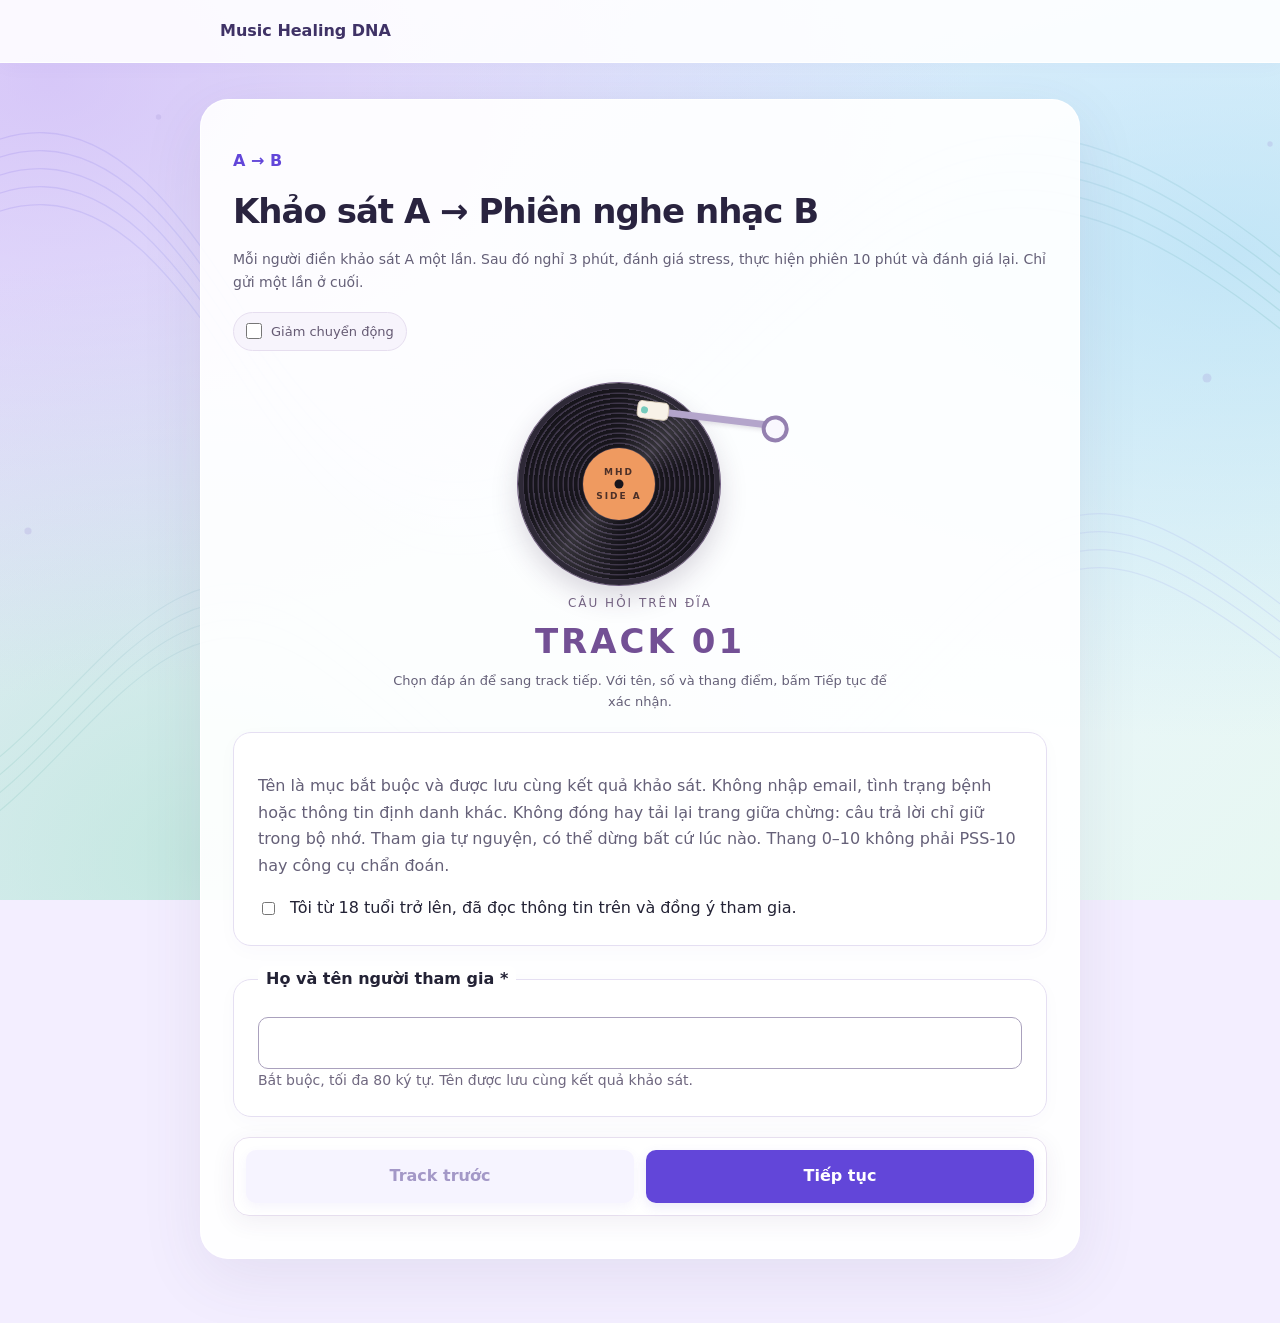
==== commit 749b9971: "Keep vinyl navigation below question content without covering consent" ====
--- a/a/index.html
+++ b/a/index.html
@@ -1 +1 @@
-<!doctype html><html lang="vi"><head><meta charset="utf-8"><meta name="viewport" content="width=device-width,initial-scale=1"><meta name="referrer" content="no-referrer"><title>Music Healing DNA · A + B</title><link rel="stylesheet" href="../assets/style.css?v=vinyl-flow-1"></head><body><header><a href="../index.html">Music Healing DNA</a></header><main id="app" tabindex="-1"></main><noscript>Vui lòng bật JavaScript / JavaScript를 활성화하세요 / Please enable JavaScript / 请启用 JavaScript</noscript><script src="../config.js"></script><script src="../assets/schema.js"></script><script src="../assets/i18n.js?v=vinyl-flow-1"></script><script src="../assets/core.js"></script><script src="../assets/apps-script-client.js"></script><script src="../assets/audio.js"></script><script src="../assets/app.js?v=vinyl-flow-1"></script></body></html>+<!doctype html><html lang="vi"><head><meta charset="utf-8"><meta name="viewport" content="width=device-width,initial-scale=1"><meta name="referrer" content="no-referrer"><title>Music Healing DNA · A + B</title><link rel="stylesheet" href="../assets/style.css?v=vinyl-flow-2"></head><body><header><a href="../index.html">Music Healing DNA</a></header><main id="app" tabindex="-1"></main><noscript>Vui lòng bật JavaScript / JavaScript를 활성화하세요 / Please enable JavaScript / 请启用 JavaScript</noscript><script src="../config.js"></script><script src="../assets/schema.js"></script><script src="../assets/i18n.js?v=vinyl-flow-2"></script><script src="../assets/core.js"></script><script src="../assets/apps-script-client.js"></script><script src="../assets/audio.js"></script><script src="../assets/app.js?v=vinyl-flow-2"></script></body></html>
--- a/assets/style.css
+++ b/assets/style.css
@@ -74,7 +74,7 @@
 .vinyl-caption p{font-size:13px;margin:0 auto;max-width:500px}
 .survey-question{animation:track-enter .22s ease-out}
 .survey-question>fieldset:first-child{margin-top:0}
-.survey-nav{position:sticky;bottom:12px;z-index:2;padding:12px;background:rgba(255,255,255,.96);border:1px solid #e7dfef;border-radius:16px;box-shadow:0 6px 24px rgba(66,42,93,.07)}
+.survey-nav{position:relative;bottom:auto;z-index:2;padding:12px;background:rgba(255,255,255,.96);border:1px solid #e7dfef;border-radius:16px;box-shadow:0 6px 24px rgba(66,42,93,.07)}
 .survey-nav button{flex:1;min-height:46px}
 @keyframes vinyl-turn{to{transform:rotate(360deg)}}
 @keyframes track-enter{from{opacity:.3;transform:translateY(5px)}to{opacity:1;transform:translateY(0)}}
@@ -109,7 +109,7 @@
 .album-cover dd{margin:4px 0;font-size:17px;font-weight:700;color:#4f3858;font-variant-numeric:tabular-nums}
 .album-saved{font-size:12px;border-top:1px solid rgba(100,68,111,.2);padding-top:12px;color:#705776}
 #album-demo{position:absolute;right:15px;top:14px;padding:3px 7px;border:1px solid #a68a9e;border-radius:5px}
-@media(max-width:600px){.vinyl-stage{grid-template-columns:1fr;gap:0;text-align:center}.vinyl-deck{margin:-10px auto -32px;transform:scale(.72);transform-origin:center center}.vinyl-caption h2{font-size:25px}.vinyl-caption p{margin:auto;font-size:12px}.motion-control{font-size:12px}.album-cover{padding:22px}.album-cover dl{flex-wrap:wrap}.survey-nav{bottom:8px;padding:9px}.ink-blob{filter:blur(20px)}}
+@media(max-width:600px){.vinyl-stage{grid-template-columns:1fr;gap:0;text-align:center}.vinyl-deck{margin:-10px auto -32px;transform:scale(.72);transform-origin:center center}.vinyl-caption h2{font-size:25px}.vinyl-caption p{margin:auto;font-size:12px}.motion-control{font-size:12px}.album-cover{padding:22px}.album-cover dl{flex-wrap:wrap}.survey-nav{bottom:auto;padding:9px}.ink-blob{filter:blur(20px)}}
 @media(prefers-reduced-motion:reduce){.vinyl-disc,.ink-blob,.survey-question{animation:none!important}.tonearm,body.ink-running main{transition:none!important}}
 @media print{.vinyl-stage,.motion-control,.ink-field,.survey-nav{display:none!important}.album-cover{box-shadow:none;break-inside:avoid}}
 
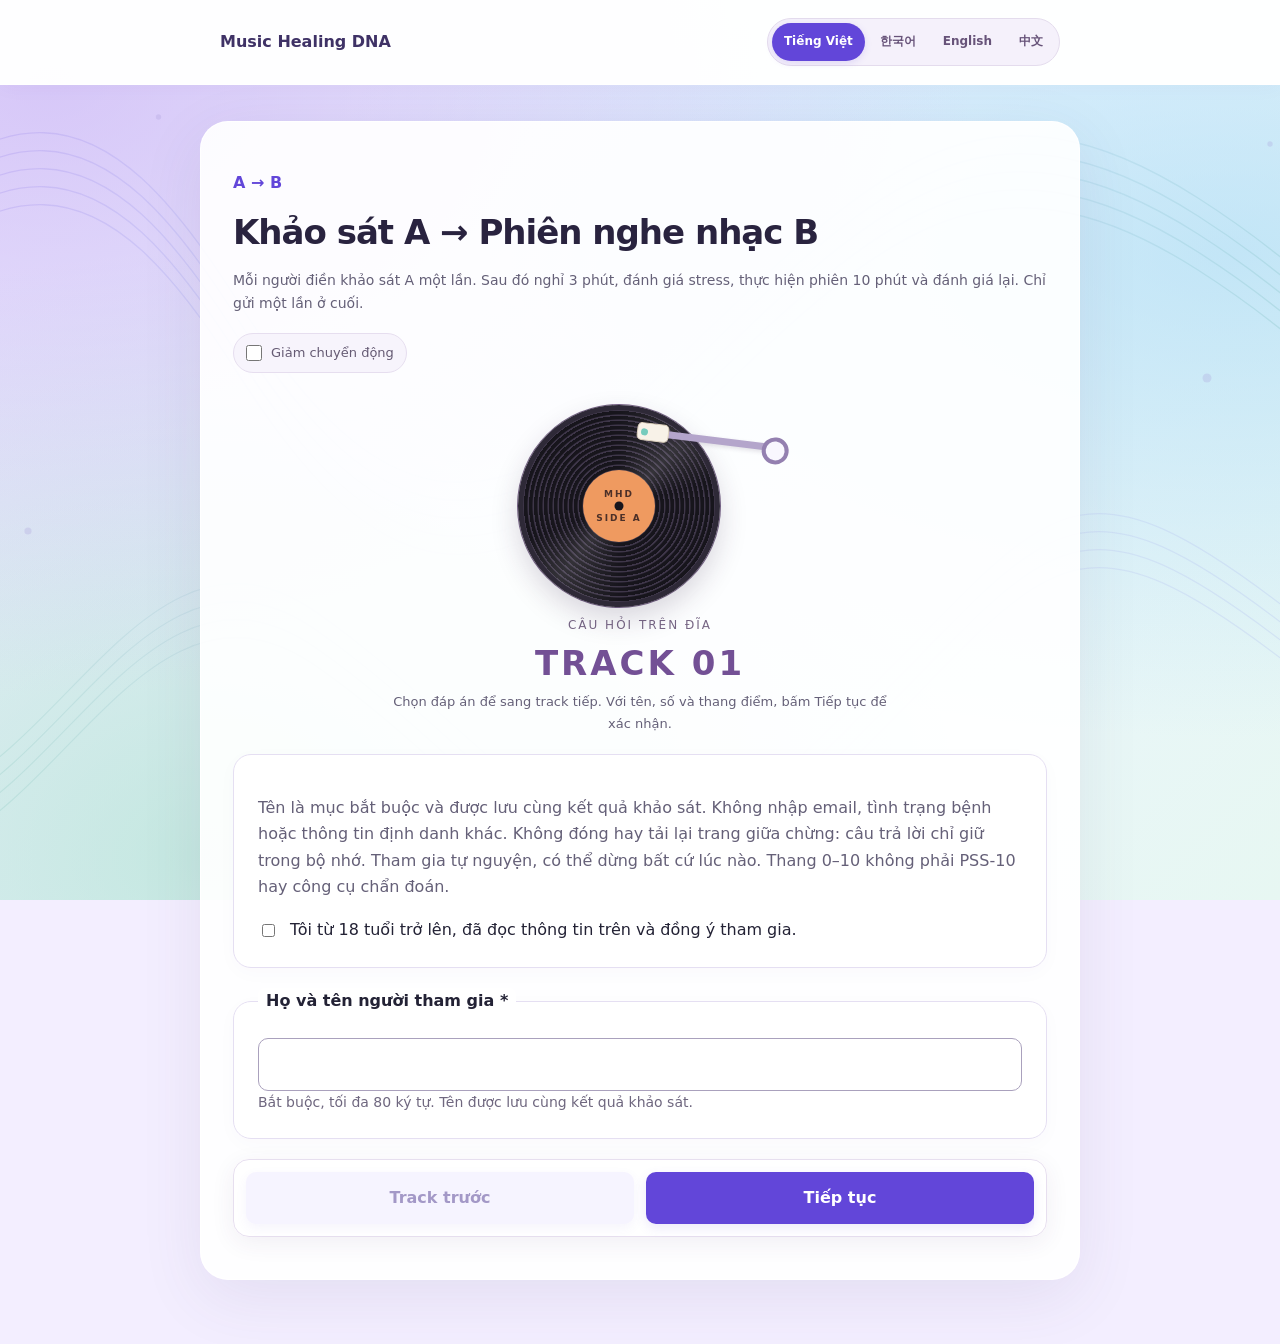
==== commit 43d9875b: "Restore persistent four-language controls with in-place translation preserving survey state" ====
--- a/a/index.html
+++ b/a/index.html
@@ -1 +1 @@
-<!doctype html><html lang="vi"><head><meta charset="utf-8"><meta name="viewport" content="width=device-width,initial-scale=1"><meta name="referrer" content="no-referrer"><title>Music Healing DNA · A + B</title><link rel="stylesheet" href="../assets/style.css?v=vinyl-flow-2"></head><body><header><a href="../index.html">Music Healing DNA</a></header><main id="app" tabindex="-1"></main><noscript>Vui lòng bật JavaScript / JavaScript를 활성화하세요 / Please enable JavaScript / 请启用 JavaScript</noscript><script src="../config.js"></script><script src="../assets/schema.js"></script><script src="../assets/i18n.js?v=vinyl-flow-2"></script><script src="../assets/core.js"></script><script src="../assets/apps-script-client.js"></script><script src="../assets/audio.js"></script><script src="../assets/app.js?v=vinyl-flow-2"></script></body></html>+<!doctype html><html lang="vi"><head><meta charset="utf-8"><meta name="viewport" content="width=device-width,initial-scale=1"><meta name="referrer" content="no-referrer"><title>Music Healing DNA · A + B</title><link rel="stylesheet" href="../assets/style.css?v=language-1"></head><body><header><a href="../index.html">Music Healing DNA</a><nav id="language-switch" class="language-switch" aria-label="Chọn ngôn ngữ"><button type="button" id="lang-vi" aria-pressed="true" lang="vi">Tiếng Việt</button><button type="button" id="lang-ko" aria-pressed="false" lang="ko">한국어</button><button type="button" id="lang-en" aria-pressed="false" lang="en">English</button><button type="button" id="lang-zh" aria-pressed="false" lang="zh-Hans">中文</button></nav></header><main id="app" tabindex="-1"></main><noscript>Vui lòng bật JavaScript / JavaScript를 활성화하세요 / Please enable JavaScript / 请启用 JavaScript</noscript><script src="../config.js"></script><script src="../assets/schema.js"></script><script src="../assets/i18n.js?v=language-1"></script><script src="../assets/core.js"></script><script src="../assets/apps-script-client.js"></script><script src="../assets/audio.js"></script><script src="../assets/app.js?v=language-1"></script></body></html>
--- a/assets/style.css
+++ b/assets/style.css
@@ -116,3 +116,12 @@
 #q-participant_name .code{display:none}
 
 #app>h1{font-size:clamp(25px,4vw,34px);margin:12px 0 16px}#intro-copy{font-size:14px}
+
+/* Four-language controls remain available throughout A, B and the receipt. */
+header{display:flex;align-items:center;justify-content:space-between;gap:16px;flex-wrap:wrap;position:sticky;top:0;z-index:10;background:rgba(255,255,255,.97)}
+.language-switch{display:flex;gap:3px;align-items:center;padding:4px;background:#f5f1fb;border:1px solid #e4dced;border-radius:99px}
+.language-switch button{min-height:38px;padding:7px 12px;border-radius:99px;font-size:12px;font-weight:650;background:transparent;color:#675379;box-shadow:none;white-space:nowrap}
+.language-switch button[aria-pressed=true]{background:#6246d9;color:#fff;box-shadow:0 2px 7px rgba(98,70,217,.15)}
+.language-switch button:enabled:hover{background:#e9e0f7;color:#49335f}
+.language-switch button[aria-pressed=true]:enabled:hover{background:#563bc6;color:#fff}
+@media(max-width:600px){header{gap:10px;padding:12px 16px}.language-switch{max-width:100%;flex-wrap:wrap;border-radius:18px}.language-switch button{padding:7px 10px;min-height:38px}header>a{font-size:14px}}
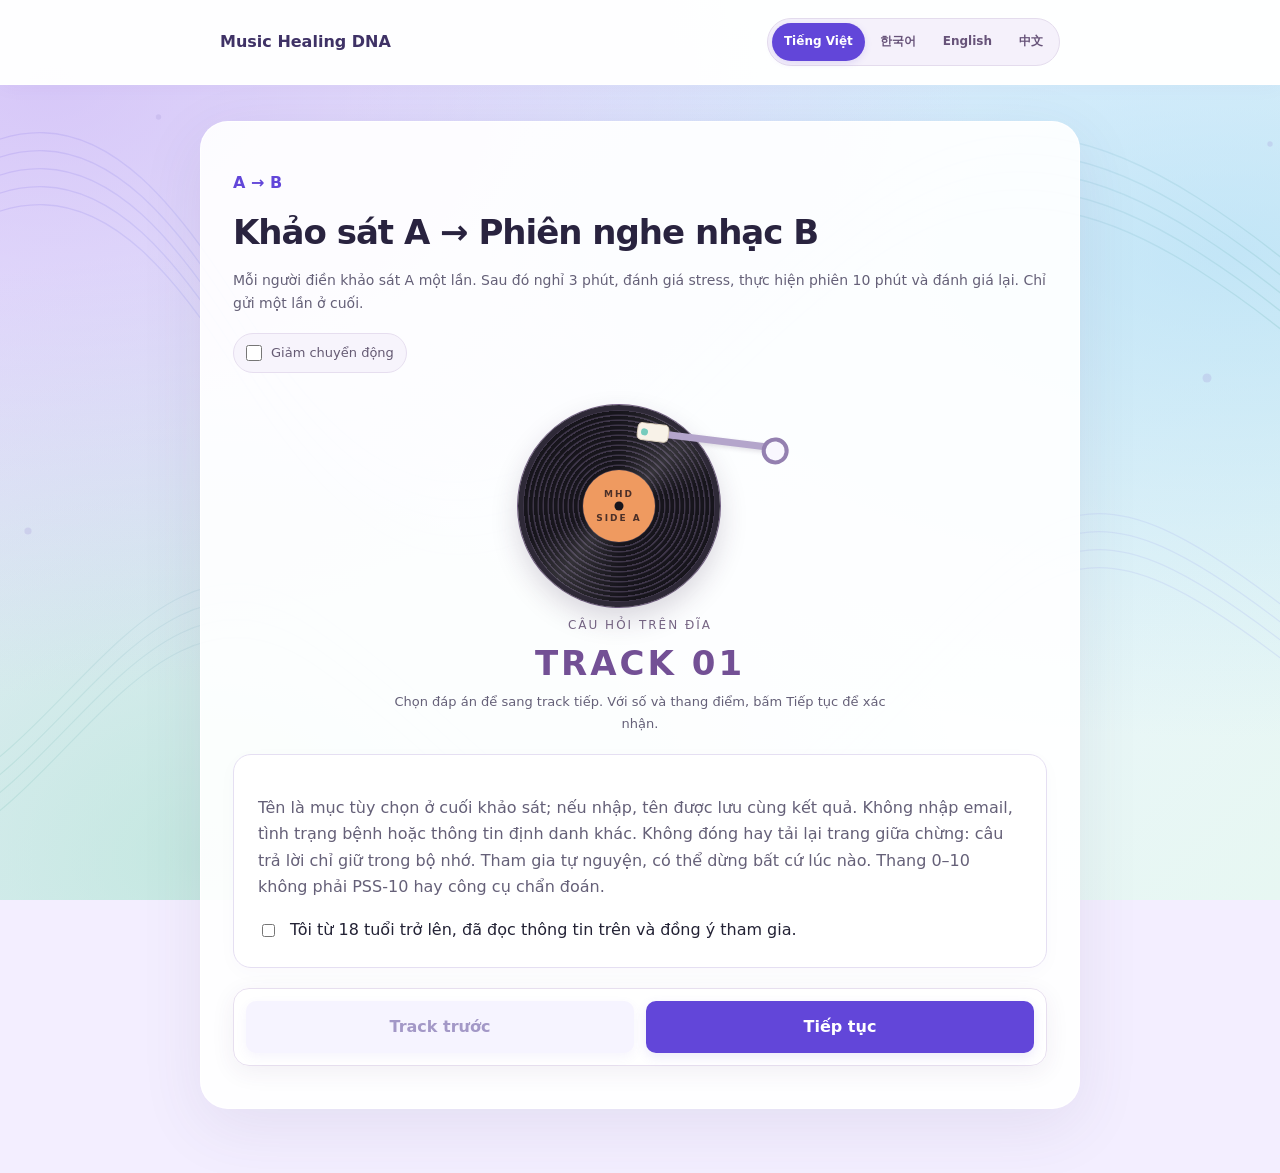
==== commit a656ac7d: "Make participant name optional and move it above final feedback in all four languages" ====
--- a/a/index.html
+++ b/a/index.html
@@ -1 +1 @@
-<!doctype html><html lang="vi"><head><meta charset="utf-8"><meta name="viewport" content="width=device-width,initial-scale=1"><meta name="referrer" content="no-referrer"><title>Music Healing DNA · A + B</title><link rel="stylesheet" href="../assets/style.css?v=language-1"></head><body><header><a href="../index.html">Music Healing DNA</a><nav id="language-switch" class="language-switch" aria-label="Chọn ngôn ngữ"><button type="button" id="lang-vi" aria-pressed="true" lang="vi">Tiếng Việt</button><button type="button" id="lang-ko" aria-pressed="false" lang="ko">한국어</button><button type="button" id="lang-en" aria-pressed="false" lang="en">English</button><button type="button" id="lang-zh" aria-pressed="false" lang="zh-Hans">中文</button></nav></header><main id="app" tabindex="-1"></main><noscript>Vui lòng bật JavaScript / JavaScript를 활성화하세요 / Please enable JavaScript / 请启用 JavaScript</noscript><script src="../config.js"></script><script src="../assets/schema.js"></script><script src="../assets/i18n.js?v=language-1"></script><script src="../assets/core.js"></script><script src="../assets/apps-script-client.js"></script><script src="../assets/audio.js"></script><script src="../assets/app.js?v=language-1"></script></body></html>+<!doctype html><html lang="vi"><head><meta charset="utf-8"><meta name="viewport" content="width=device-width,initial-scale=1"><meta name="referrer" content="no-referrer"><title>Music Healing DNA · A + B</title><link rel="stylesheet" href="../assets/style.css?v=optional-name-1"></head><body><header><a href="../index.html">Music Healing DNA</a><nav id="language-switch" class="language-switch" aria-label="Chọn ngôn ngữ"><button type="button" id="lang-vi" aria-pressed="true" lang="vi">Tiếng Việt</button><button type="button" id="lang-ko" aria-pressed="false" lang="ko">한국어</button><button type="button" id="lang-en" aria-pressed="false" lang="en">English</button><button type="button" id="lang-zh" aria-pressed="false" lang="zh-Hans">中文</button></nav></header><main id="app" tabindex="-1"></main><noscript>Vui lòng bật JavaScript / JavaScript를 활성화하세요 / Please enable JavaScript / 请启用 JavaScript</noscript><script src="../config.js"></script><script src="../assets/schema.js"></script><script src="../assets/i18n.js?v=optional-name-1"></script><script src="../assets/core.js"></script><script src="../assets/apps-script-client.js"></script><script src="../assets/audio.js"></script><script src="../assets/app.js?v=optional-name-1"></script></body></html>
--- a/assets/style.css
+++ b/assets/style.css
@@ -125,3 +125,13 @@
 .language-switch button:enabled:hover{background:#e9e0f7;color:#49335f}
 .language-switch button[aria-pressed=true]:enabled:hover{background:#563bc6;color:#fff}
 @media(max-width:600px){header{gap:10px;padding:12px 16px}.language-switch{max-width:100%;flex-wrap:wrap;border-radius:18px}.language-switch button{padding:7px 10px;min-height:38px}header>a{font-size:14px}}
+
+/* Side B record follows the session lifecycle; silence remains still. */
+.session-vinyl{margin:20px auto 0;--arm-angle:-10deg}
+.session-vinyl .vinyl-disc{animation-play-state:paused}
+.session-vinyl[data-spinning=true] .vinyl-disc{animation-play-state:running}
+#app[data-motion-off=true] .session-vinyl .vinyl-disc{animation-play-state:paused}
+@media(max-width:600px){.session-vinyl{margin:0 auto -26px;transform:scale(.85)}}
+
+/* Final optional fields use human-readable labels. */
+#review .code{display:none}
